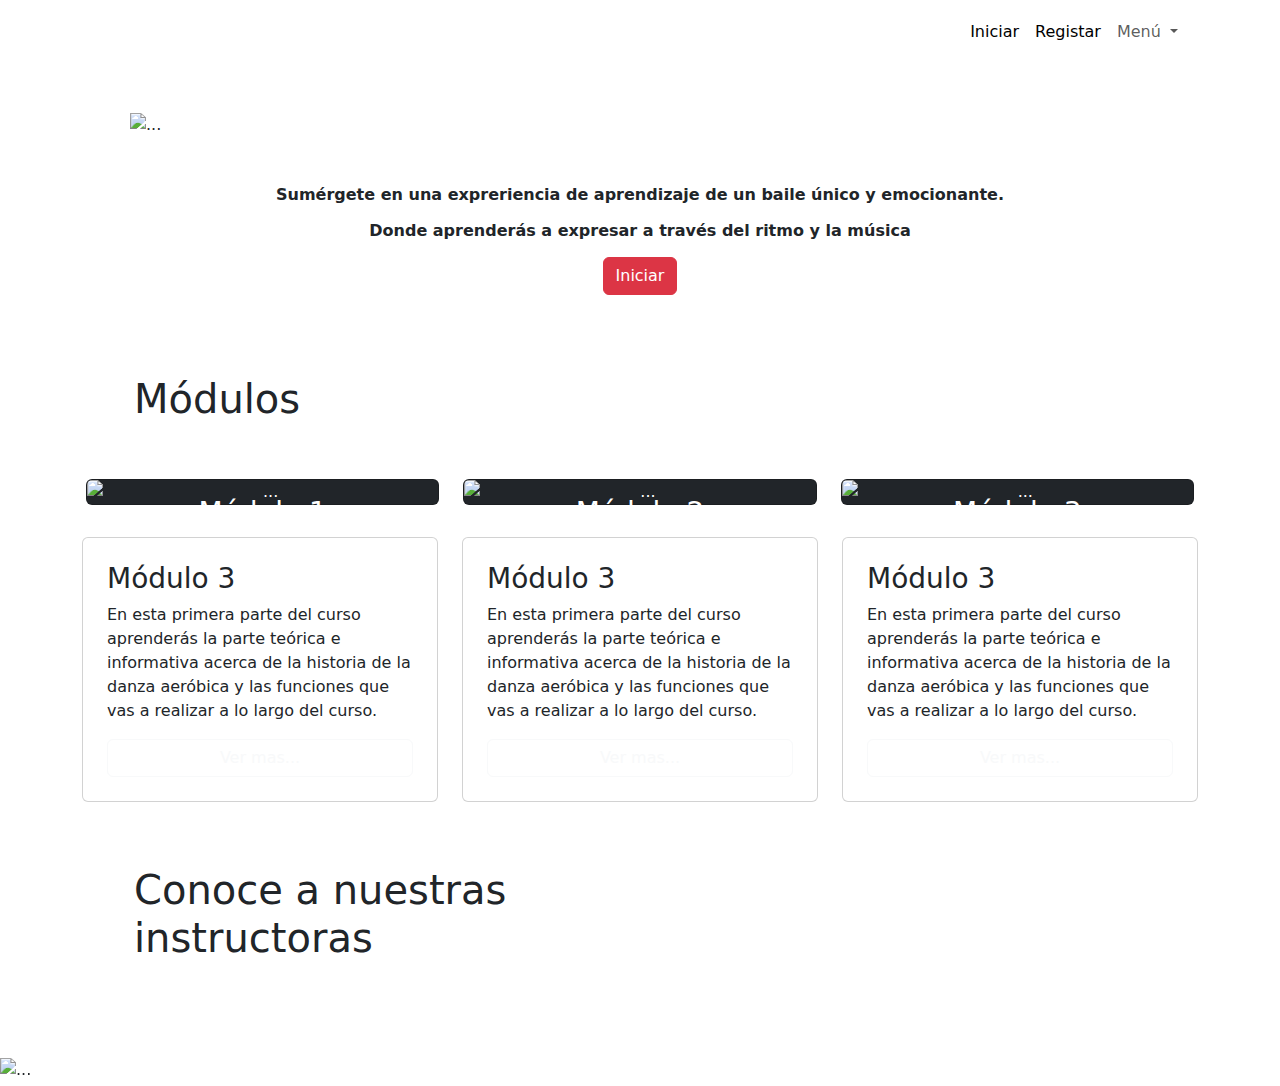
==== Proyecto -Bootstrap/index.html @ dfaf04b7 "corrección módulos" ====
<!DOCTYPE html>
<html lang="en">

<head>
  <meta charset="UTF-8">
  <meta name="viewport" content="width=device-width, initial-scale=1.0">
  <title>Document</title>
  <link rel="stylesheet" href="../css/style.css">
  <link href="https://cdn.jsdelivr.net/npm/bootstrap@5.3.3/dist/css/bootstrap.min.css" rel="stylesheet"
    integrity="sha384-QWTKZyjpPEjISv5WaRU9OFeRpok6YctnYmDr5pNlyT2bRjXh0JMhjY6hW+ALEwIH" crossorigin="anonymous">
</head>

<body>

  <div class="container">
    <!-- Se retira bg-body-tertiary -->
    <nav class="navbar navbar-expand-lg ">
      <div class="container-fluid">
        <img src="../Pages/Logo (1).png" class="w-15 p-4" alt="">
        <button class="navbar-toggler" type="button" data-bs-toggle="collapse" data-bs-target="#navbarSupportedContent"
          aria-controls="navbarSupportedContent" aria-expanded="false" aria-label="Toggle navigation">
          <span class="navbar-toggler-icon"></span>
        </button>
        <div class="collapse navbar-collapse" id="navbarSupportedContent">
          <ul class="navbar-nav ms-auto mb-2 mb-lg-0">
            <li class="nav-item">
              <a class="nav-link active" aria-current="page" href="#">Iniciar</a>
            </li>
            <li class="nav-item">
              <a class="nav-link active" aria-current="page" href="#">Registar</a>
            </li>
            <li class="nav-item dropdown">
              <a class="nav-link dropdown-toggle" href="#" role="button" data-bs-toggle="dropdown"
                aria-expanded="false">
                Menú
              </a>
              <ul class="dropdown-menu">
                <li><a class="dropdown-item" href="#">Niveles</a></li>
                <li><a class="dropdown-item" href="#">Servicios</a></li>
                <li><a class="dropdown-item" href="#">Contactos</a></li>
                <li><a class="dropdown-item" href="#">Tienda</a></li>
              </ul>
            </li>
          </ul>

        </div>
      </div>
    </nav>


    <div class="row">
      <div class="col-12">
        <div class="p-5">
          <!-- Incluir img-fluid para las imágenes -->
          <img class="img-fluid" src="../Pages/img 1_Mesa de trabajo 1.png" alt="...">
        </div>
      </div>
    </div>

    <div class="row">
      <div class="col-12 d-flex justify-content-center">

        <div class="d-flex align-items-end flex-column mb-3 text-center align-items-center">
          <b class="lh-sm">
            <p>Sumérgete en una expreriencia de aprendizaje de un baile único y emocionante.</p>
            <p class="lh-sm">Donde aprenderás a expresar a través del ritmo y la música</p>
          </b>
          <button type="button" class="btn btn-danger">Iniciar</button>
        </div>

      </div>
    </div>
  </div>


  <div class="container p-3">
    <div class="row">
      <div class="col-12">
        <div>
          <h1 class="tex p-5">Módulos</h1>
        </div>
      </div>
    </div>

    <div class="row">
      <div class="col-4">
        <div class="rounded-5">
          <div class="card text-bg-dark d-flex align-items-end flex-column mb-3 text-center align-items-center ">
            <img src="../Pages/tarjeta degradado.png" class="card-img" alt="...">
            <div class="card-img-overlay">
              <h3 class="card-title">Módulo 1</h3>
              <img class="card-img" src="../Pages/foto 3.png" alt="">
              <p class="card-text">En esta primera parte del curso aprenderás la parte teórica e informativa acerca de
                la historia de la danza aeróbica y las funciones que vas a realizar a lo largo del curso.</p>
              <button type="button" class="btn btn-outline-light">Ver mas...</button>
            </div>
          </div>
        </div>
      </div>

      <div class="col-4">
        <div>
          <div class="card text-bg-dark d-flex align-items-end flex-column mb-3 text-center align-items-center">
            <img src="../Pages/tarjeta degradado.png" class="card-img" alt="...">
            <div class="card-img-overlay">
              <h3 class="card-title">Módulo 2</h3>
              <img class="card-img" src="../Pages/foto1.png" alt="">
              <p class="card-text">Aca se inicia la parte práctica, en donde iniciarás con circuit Aerobics y los
                Bodystyling en donde mejorarás tu sistema cardiovascular.</p>
              <button type="button" class="btn btn-outline-light">Ver mas...</button>
            </div>
          </div>
        </div>
      </div>

      <div class="col-4">
        <div>
          <div class="card text-bg-dark d-flex align-items-end flex-column mb-3 text-center align-items-center">
            <img src="../Pages/tarjeta degradado.png" class="card-img" alt="...">
            <div class="card-img-overlay">
              <h3 class="card-title">Módulo 3</h3>
              <img class="card-img" src="../Pages/foto 2.png" alt="">
              <p class="card-text">En esta primera parte del curso aprenderás la parte teórica e informativa acerca de
                la historia de la danza aeróbica y las funciones que vas a realizar a lo largo del curso.</p>
              <button type="button" class="btn btn-outline-light">Ver mas...</button>
            </div>
          </div>
        </div>
      </div>
    </div>
  </div>


  <section>
    <div class="container">
      <div class="row">
        <div class="col-4">
          <div class="card p-4 gradient-card-img">
            <h3 class="card-title">Módulo 3</h3>
            <img class="card-img" src="../Pages/foto 2.png" alt="">
            <p class="card-text">En esta primera parte del curso aprenderás la parte teórica e informativa acerca de la
              historia de la danza aeróbica y las funciones que vas a realizar a lo largo del curso.</p>
            <button type="button" class="btn btn-outline-light">Ver mas...</button>
          </div>
        </div>
        <div class="col-4">
          <div class="card p-4 gradient-card-img">
            <h3 class="card-title">Módulo 3</h3>
            <img class="card-img" src="../Pages/foto 2.png" alt="">
            <p class="card-text">En esta primera parte del curso aprenderás la parte teórica e informativa acerca de la
              historia de la danza aeróbica y las funciones que vas a realizar a lo largo del curso.</p>
            <button type="button" class="btn btn-outline-light">Ver mas...</button>
          </div>
        </div>
        <div class="col-4">
          <div class="card p-4 gradient-card-img">
            <h3 class="card-title">Módulo 3</h3>
            <img class="card-img" src="../Pages/foto 2.png" alt="">
            <p class="card-text">En esta primera parte del curso aprenderás la parte teórica e informativa acerca de la
              historia de la danza aeróbica y las funciones que vas a realizar a lo largo del curso.</p>
            <button type="button" class="btn btn-outline-light">Ver mas...</button>
          </div>
        </div>
      </div>
    </div>
  </section>


  <div class="container p-3">

    <div class="w-50 fs-1">
      <h1 class="p-5 ">Conoce a nuestras instructoras</h1>
    </div>

    <div class="row">
      <div class="col-6">
        <div>
          <img src="../Pages/ins mila.png" class="w-50" alt="">
        </div>
      </div>

      <div class="col-6">
        <div>
          <img src="../Pages/ins Shopi.png" class="w-50" alt="">
        </div>
      </div>
    </div>
  </div>







  <div class="tienda">
    <div id="carouselExampleCaptions" class="carousel slide">
      <div class="carousel-indicators">
        <button type="button" data-bs-target="#carouselExampleCaptions" data-bs-slide-to="0" class="active"
          aria-current="true" aria-label="Slide 1"></button>
        <button type="button" data-bs-target="#carouselExampleCaptions" data-bs-slide-to="1"
          aria-label="Slide 2"></button>
        <button type="button" data-bs-target="#carouselExampleCaptions" data-bs-slide-to="2"
          aria-label="Slide 3"></button>
      </div>
      <div class="carousel-inner">
        <div class="carousel-item active">
          <img src="../Pages/ropa deportiva mujer.png" class="d-block w-50" alt="...">
          <div class="carousel-caption d-none d-md-block">
            <h5>Ropa deportiva mujer</h5>
            <p>Ideal para tus entrenamientos.</p>
          </div>
        </div>
        <div class="carousel-item">
          <img src="../Pages/ropa deportiva hombre.png" class="d-block w-25" alt="...">
          <div class="carousel-caption d-none d-md-block">
            <h5>Second slide label</h5>
            <p>Some representative placeholder content for the second slide.</p>
          </div>
        </div>
        <div class="carousel-item">
          <img src="../Pages/Balon1.png" class="d-block w-25" alt="...">
          <div class="carousel-caption d-none d-md-block">
            <h5>Third slide label</h5>
            <p>Some representative placeholder content for the third slide.</p>
          </div>
        </div>
      </div>
      <button class="carousel-control-prev" type="button" data-bs-target="#carouselExampleCaptions"
        data-bs-slide="prev">
        <span class="carousel-control-prev-icon" aria-hidden="true"></span>
        <span class="visually-hidden">Previous</span>
      </button>
      <button class="carousel-control-next" type="button" data-bs-target="#carouselExampleCaptions"
        data-bs-slide="next">
        <span class="carousel-control-next-icon" aria-hidden="true"></span>
        <span class="visually-hidden">Next</span>
      </button>
    </div>
  </div>

  <script src="https://cdn.jsdelivr.net/npm/bootstrap@5.3.3/dist/js/bootstrap.bundle.min.js"
    integrity="sha384-YvpcrYf0tY3lHB60NNkmXc5s9fDVZLESaAA55NDzOxhy9GkcIdslK1eN7N6jIeHz"
    crossorigin="anonymous"></script>
</body>

</html>
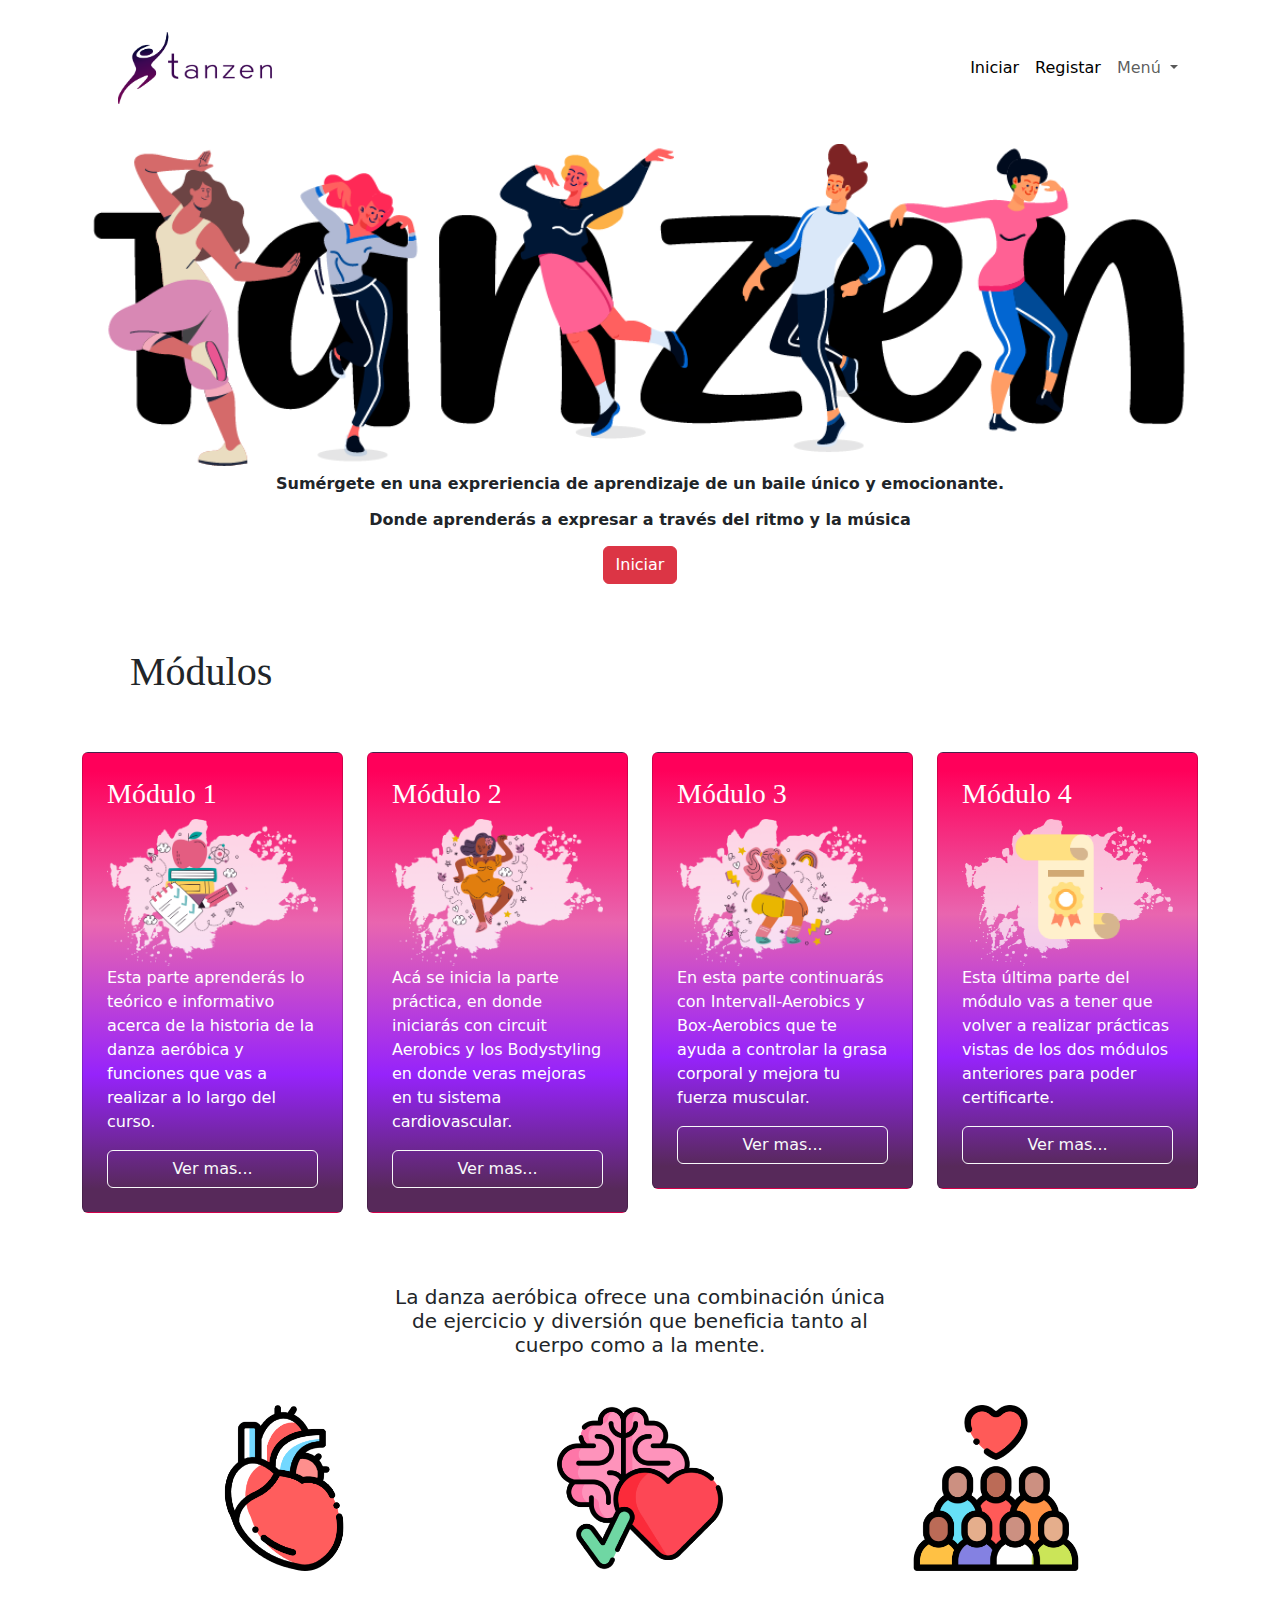
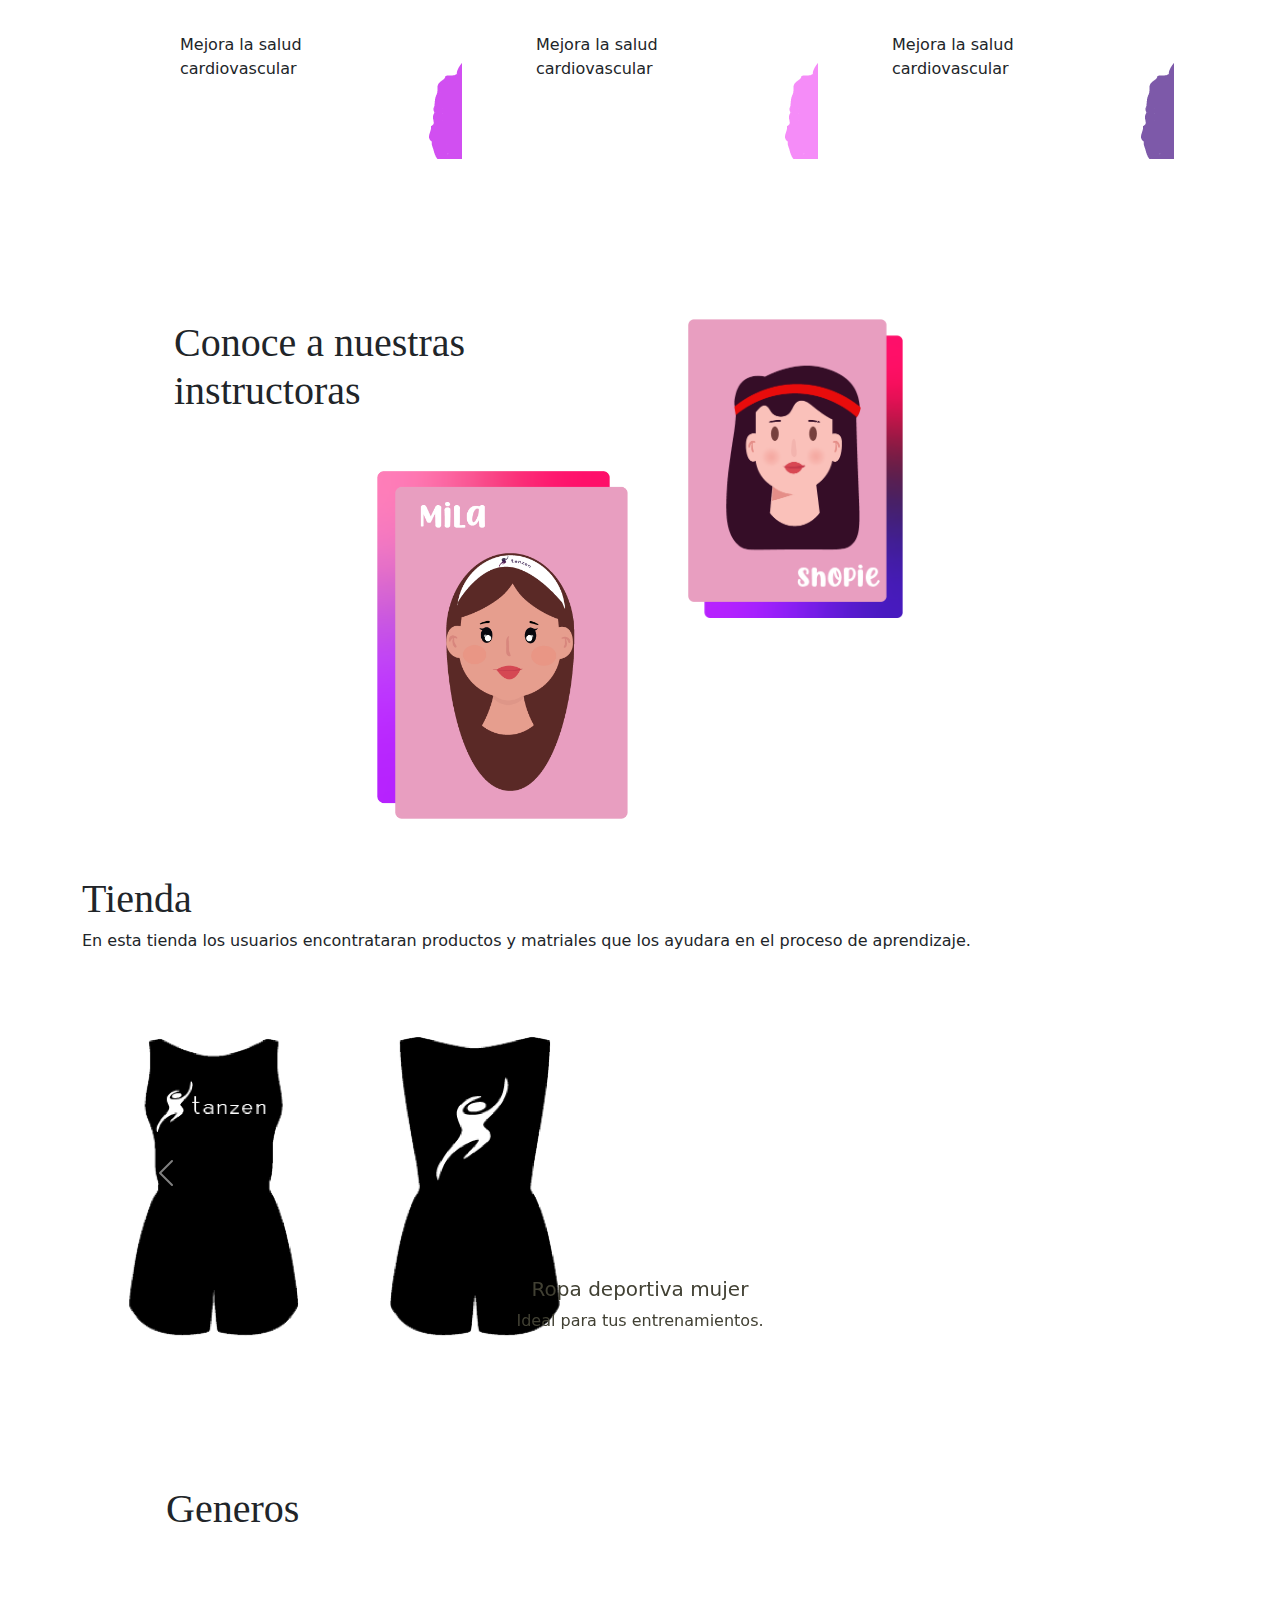
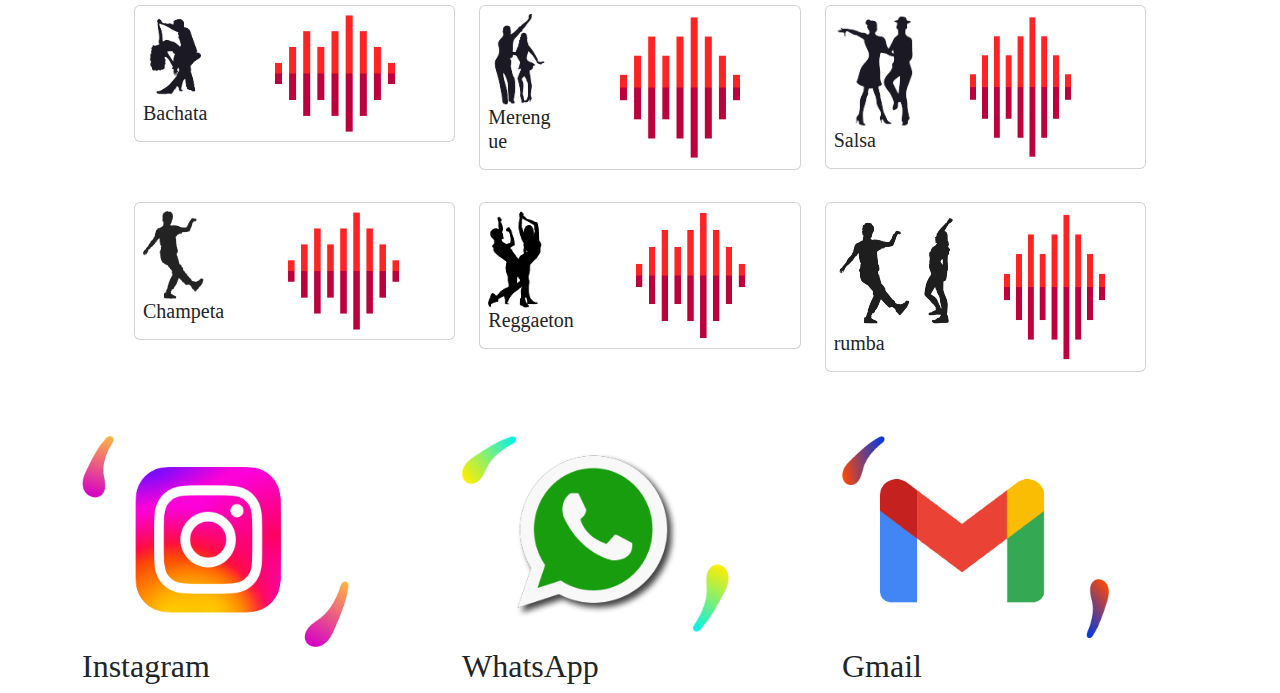
==== commit e0cea274: "pag" ====
--- a/Proyecto -Bootstrap/index.html
+++ b/Proyecto -Bootstrap/index.html
@@ -1,247 +1,367 @@
-<!DOCTYPE html>
-<html lang="en">
-
-<head>
-  <meta charset="UTF-8">
-  <meta name="viewport" content="width=device-width, initial-scale=1.0">
-  <title>Document</title>
-  <link rel="stylesheet" href="../css/style.css">
-  <link href="https://cdn.jsdelivr.net/npm/bootstrap@5.3.3/dist/css/bootstrap.min.css" rel="stylesheet"
-    integrity="sha384-QWTKZyjpPEjISv5WaRU9OFeRpok6YctnYmDr5pNlyT2bRjXh0JMhjY6hW+ALEwIH" crossorigin="anonymous">
-</head>
-
-<body>
-
-  <div class="container">
-    <!-- Se retira bg-body-tertiary -->
-    <nav class="navbar navbar-expand-lg ">
-      <div class="container-fluid">
-        <img src="../Pages/Logo (1).png" class="w-15 p-4" alt="">
-        <button class="navbar-toggler" type="button" data-bs-toggle="collapse" data-bs-target="#navbarSupportedContent"
-          aria-controls="navbarSupportedContent" aria-expanded="false" aria-label="Toggle navigation">
-          <span class="navbar-toggler-icon"></span>
-        </button>
-        <div class="collapse navbar-collapse" id="navbarSupportedContent">
-          <ul class="navbar-nav ms-auto mb-2 mb-lg-0">
-            <li class="nav-item">
-              <a class="nav-link active" aria-current="page" href="#">Iniciar</a>
-            </li>
-            <li class="nav-item">
-              <a class="nav-link active" aria-current="page" href="#">Registar</a>
-            </li>
-            <li class="nav-item dropdown">
-              <a class="nav-link dropdown-toggle" href="#" role="button" data-bs-toggle="dropdown"
-                aria-expanded="false">
-                Menú
-              </a>
-              <ul class="dropdown-menu">
-                <li><a class="dropdown-item" href="#">Niveles</a></li>
-                <li><a class="dropdown-item" href="#">Servicios</a></li>
-                <li><a class="dropdown-item" href="#">Contactos</a></li>
-                <li><a class="dropdown-item" href="#">Tienda</a></li>
-              </ul>
-            </li>
-          </ul>
-
-        </div>
-      </div>
-    </nav>
-
-
-    <div class="row">
-      <div class="col-12">
-        <div class="p-5">
-          <!-- Incluir img-fluid para las imágenes -->
-          <img class="img-fluid" src="../Pages/img 1_Mesa de trabajo 1.png" alt="...">
-        </div>
-      </div>
-    </div>
-
-    <div class="row">
-      <div class="col-12 d-flex justify-content-center">
-
-        <div class="d-flex align-items-end flex-column mb-3 text-center align-items-center">
-          <b class="lh-sm">
-            <p>Sumérgete en una expreriencia de aprendizaje de un baile único y emocionante.</p>
-            <p class="lh-sm">Donde aprenderás a expresar a través del ritmo y la música</p>
-          </b>
-          <button type="button" class="btn btn-danger">Iniciar</button>
-        </div>
-
-      </div>
-    </div>
-  </div>
-
-
-  <div class="container p-3">
-    <div class="row">
-      <div class="col-12">
-        <div>
-          <h1 class="tex p-5">Módulos</h1>
-        </div>
-      </div>
-    </div>
-
-    <div class="row">
-      <div class="col-4">
-        <div class="rounded-5">
-          <div class="card text-bg-dark d-flex align-items-end flex-column mb-3 text-center align-items-center ">
-            <img src="../Pages/tarjeta degradado.png" class="card-img" alt="...">
-            <div class="card-img-overlay">
-              <h3 class="card-title">Módulo 1</h3>
-              <img class="card-img" src="../Pages/foto 3.png" alt="">
-              <p class="card-text">En esta primera parte del curso aprenderás la parte teórica e informativa acerca de
-                la historia de la danza aeróbica y las funciones que vas a realizar a lo largo del curso.</p>
-              <button type="button" class="btn btn-outline-light">Ver mas...</button>
-            </div>
-          </div>
-        </div>
-      </div>
-
-      <div class="col-4">
-        <div>
-          <div class="card text-bg-dark d-flex align-items-end flex-column mb-3 text-center align-items-center">
-            <img src="../Pages/tarjeta degradado.png" class="card-img" alt="...">
-            <div class="card-img-overlay">
-              <h3 class="card-title">Módulo 2</h3>
-              <img class="card-img" src="../Pages/foto1.png" alt="">
-              <p class="card-text">Aca se inicia la parte práctica, en donde iniciarás con circuit Aerobics y los
-                Bodystyling en donde mejorarás tu sistema cardiovascular.</p>
-              <button type="button" class="btn btn-outline-light">Ver mas...</button>
-            </div>
-          </div>
-        </div>
-      </div>
-
-      <div class="col-4">
-        <div>
-          <div class="card text-bg-dark d-flex align-items-end flex-column mb-3 text-center align-items-center">
-            <img src="../Pages/tarjeta degradado.png" class="card-img" alt="...">
-            <div class="card-img-overlay">
-              <h3 class="card-title">Módulo 3</h3>
-              <img class="card-img" src="../Pages/foto 2.png" alt="">
-              <p class="card-text">En esta primera parte del curso aprenderás la parte teórica e informativa acerca de
-                la historia de la danza aeróbica y las funciones que vas a realizar a lo largo del curso.</p>
-              <button type="button" class="btn btn-outline-light">Ver mas...</button>
-            </div>
-          </div>
-        </div>
-      </div>
-    </div>
-  </div>
-
-
-  <section>
-    <div class="container">
-      <div class="row">
-        <div class="col-4">
-          <div class="card p-4 gradient-card-img">
-            <h3 class="card-title">Módulo 3</h3>
-            <img class="card-img" src="../Pages/foto 2.png" alt="">
-            <p class="card-text">En esta primera parte del curso aprenderás la parte teórica e informativa acerca de la
-              historia de la danza aeróbica y las funciones que vas a realizar a lo largo del curso.</p>
-            <button type="button" class="btn btn-outline-light">Ver mas...</button>
-          </div>
-        </div>
-        <div class="col-4">
-          <div class="card p-4 gradient-card-img">
-            <h3 class="card-title">Módulo 3</h3>
-            <img class="card-img" src="../Pages/foto 2.png" alt="">
-            <p class="card-text">En esta primera parte del curso aprenderás la parte teórica e informativa acerca de la
-              historia de la danza aeróbica y las funciones que vas a realizar a lo largo del curso.</p>
-            <button type="button" class="btn btn-outline-light">Ver mas...</button>
-          </div>
-        </div>
-        <div class="col-4">
-          <div class="card p-4 gradient-card-img">
-            <h3 class="card-title">Módulo 3</h3>
-            <img class="card-img" src="../Pages/foto 2.png" alt="">
-            <p class="card-text">En esta primera parte del curso aprenderás la parte teórica e informativa acerca de la
-              historia de la danza aeróbica y las funciones que vas a realizar a lo largo del curso.</p>
-            <button type="button" class="btn btn-outline-light">Ver mas...</button>
-          </div>
-        </div>
-      </div>
-    </div>
-  </section>
-
-
-  <div class="container p-3">
-
-    <div class="w-50 fs-1">
-      <h1 class="p-5 ">Conoce a nuestras instructoras</h1>
-    </div>
-
-    <div class="row">
-      <div class="col-6">
-        <div>
-          <img src="../Pages/ins mila.png" class="w-50" alt="">
-        </div>
-      </div>
-
-      <div class="col-6">
-        <div>
-          <img src="../Pages/ins Shopi.png" class="w-50" alt="">
-        </div>
-      </div>
-    </div>
-  </div>
-
-
-
-
-
-
-
-  <div class="tienda">
-    <div id="carouselExampleCaptions" class="carousel slide">
-      <div class="carousel-indicators">
-        <button type="button" data-bs-target="#carouselExampleCaptions" data-bs-slide-to="0" class="active"
-          aria-current="true" aria-label="Slide 1"></button>
-        <button type="button" data-bs-target="#carouselExampleCaptions" data-bs-slide-to="1"
-          aria-label="Slide 2"></button>
-        <button type="button" data-bs-target="#carouselExampleCaptions" data-bs-slide-to="2"
-          aria-label="Slide 3"></button>
-      </div>
-      <div class="carousel-inner">
-        <div class="carousel-item active">
-          <img src="../Pages/ropa deportiva mujer.png" class="d-block w-50" alt="...">
-          <div class="carousel-caption d-none d-md-block">
-            <h5>Ropa deportiva mujer</h5>
-            <p>Ideal para tus entrenamientos.</p>
-          </div>
-        </div>
-        <div class="carousel-item">
-          <img src="../Pages/ropa deportiva hombre.png" class="d-block w-25" alt="...">
-          <div class="carousel-caption d-none d-md-block">
-            <h5>Second slide label</h5>
-            <p>Some representative placeholder content for the second slide.</p>
-          </div>
-        </div>
-        <div class="carousel-item">
-          <img src="../Pages/Balon1.png" class="d-block w-25" alt="...">
-          <div class="carousel-caption d-none d-md-block">
-            <h5>Third slide label</h5>
-            <p>Some representative placeholder content for the third slide.</p>
-          </div>
-        </div>
-      </div>
-      <button class="carousel-control-prev" type="button" data-bs-target="#carouselExampleCaptions"
-        data-bs-slide="prev">
-        <span class="carousel-control-prev-icon" aria-hidden="true"></span>
-        <span class="visually-hidden">Previous</span>
-      </button>
-      <button class="carousel-control-next" type="button" data-bs-target="#carouselExampleCaptions"
-        data-bs-slide="next">
-        <span class="carousel-control-next-icon" aria-hidden="true"></span>
-        <span class="visually-hidden">Next</span>
-      </button>
-    </div>
-  </div>
-
-  <script src="https://cdn.jsdelivr.net/npm/bootstrap@5.3.3/dist/js/bootstrap.bundle.min.js"
-    integrity="sha384-YvpcrYf0tY3lHB60NNkmXc5s9fDVZLESaAA55NDzOxhy9GkcIdslK1eN7N6jIeHz"
-    crossorigin="anonymous"></script>
-</body>
-
+<!DOCTYPE html>
+<html lang="en">
+<head>
+    <meta charset="UTF-8">
+    <meta name="viewport" content="width=device-width, initial-scale=1.0">
+    <title>Document</title>
+    <link rel="stylesheet" href="./css/style.css">
+    <link href="https://cdn.jsdelivr.net/npm/bootstrap@5.3.3/dist/css/bootstrap.min.css" rel="stylesheet" integrity="sha384-QWTKZyjpPEjISv5WaRU9OFeRpok6YctnYmDr5pNlyT2bRjXh0JMhjY6hW+ALEwIH" crossorigin="anonymous">
+</head>
+<body>
+    
+    <div class="container">
+
+        <nav class="navbar navbar-expand-lg">
+            <div class="container-fluid">
+                <img src="./Sources/Logo (1).png" class="w-15 p-4" alt="">
+              <button class="navbar-toggler" type="button" data-bs-toggle="collapse" data-bs-target="#navbarSupportedContent" aria-controls="navbarSupportedContent" aria-expanded="false" aria-label="Toggle navigation">
+                <span class="navbar-toggler-icon"></span>
+              </button>
+              <div class="collapse navbar-collapse" id="navbarSupportedContent">
+                <ul class="navbar-nav ms-auto mb-2 mb-lg-0">
+                  <li class="nav-item">
+                    <a class="nav-link active" aria-current="page" href="#">Iniciar</a>
+                  </li>
+                  <li class="nav-item">
+                    <a class="nav-link active" aria-current="page" href="#">Registar</a>
+                  </li>
+                  <li class="nav-item dropdown">
+                    <a class="nav-link dropdown-toggle" href="#" role="button" data-bs-toggle="dropdown" aria-expanded="false">
+                      Menú  
+                    </a>
+                    <ul class="dropdown-menu">
+                      <li><a class="dropdown-item" href="#">Niveles</a></li>
+                      <li><a class="dropdown-item" href="#">Servicios</a></li>
+                      <li><a class="dropdown-item" href="#">Contactos</a></li>
+                      <li><a class="dropdown-item" href="#">Tienda</a></li>
+                    </ul>
+                  </li>
+                </ul>
+               
+              </div>
+            </div>
+          </nav>
+
+
+        <div class="row">
+            <div class="col-12">
+                <div class="p-2">
+                   <img src="./Sources/img 1_Mesa de trabajo 1.png" class="w-100 img-fluid" alt="..."> 
+                </div>
+            </div>
+        </div>
+
+        <div class="row">
+            <div class="col-12 d-flex justify-content-center">
+
+                <div class="d-flex align-items-end flex-column mb-3 text-center align-items-center">
+                    <b class="lh-sm"><p>Sumérgete en una expreriencia de aprendizaje de un baile único y emocionante.</p>
+                    <p class="lh-sm">Donde aprenderás a expresar a través del ritmo y la música</p></b>
+                    <button type="button" class="btn btn-danger">Iniciar</button>
+                </div>
+            
+            </div>
+        </div>
+    </div>
+
+
+    <div class="container">
+        <div class="row">
+            <div class="col-12">
+                <div>
+                    <h1 class="tex p-5">Módulos</h1>
+                </div>
+            </div>
+        </div>
+
+        <div class="row">
+          
+          <div class="col-3">
+            <div class="card p-4 gradient-card text-bg-dark">
+              <h3 class="card-title">Módulo 1</h3>
+              <img class="card-img" src="./Sources/foto 3.png" alt="">
+              <p class="card-text">Esta parte aprenderás lo teórico e informativo acerca de la historia de la danza aeróbica y funciones que vas a realizar a lo largo del curso.</p>
+              <button type="button" class="btn btn-outline-light">Ver mas...</button>
+            </div>
+          </div>
+
+          <div class="col-3">
+            <div class="card p-4 gradient-card text-bg-dark">
+              <h3 class="card-title">Módulo 2</h3>
+              <img class="card-img" src="./Sources/foto 2.png" alt="">
+              <p class="card-text"> Acá se inicia la parte práctica, en donde iniciarás con circuit Aerobics y los Bodystyling en donde veras mejoras en tu sistema cardiovascular.</p>
+              <button type="button" class="btn btn-outline-light">Ver mas...</button>
+            </div>
+          </div>
+            
+            <div class="col-3">
+              <div class="card p-4 gradient-card text-bg-dark">
+                <h3 class="card-title">Módulo 3</h3>
+                <img class="card-img" src="./Sources/foto1.png" alt="">
+                <p class="card-text">En esta parte continuarás con Intervall-Aerobics y Box-Aerobics
+                 que te ayuda a controlar la grasa corporal y mejora tu fuerza muscular.</p>
+                <button type="button" class="btn btn-outline-light">Ver mas...</button>
+              </div>
+          </div>
+
+          <div class="col-3">
+            <div class="card p-4 gradient-card text-bg-dark">
+              <h3 class="card-title">Módulo 4</h3>
+              <img class="card-img" src="./Sources/sertificado.png" alt="">
+              <p class="card-text">Esta última parte del módulo vas a tener que volver a realizar prácticas vistas de los dos módulos anteriores para poder certificarte.</p>
+              <button type="button" class="btn btn-outline-light">Ver mas...</button>
+            </div>
+          </div> 
+       </div>
+    </div>
+
+    
+    <div class="container p-5">
+      <div class="row"> 
+        <div class="col-12 d-flex align-items-end flex-column mb-3 text-center align-items-center p-4">
+          <div class="w-50">
+            <h5>La danza aeróbica ofrece una combinación única de ejercicio y diversión que beneficia tanto al cuerpo como a la mente.</h5>
+          </div>
+        </div>
+        
+        <div class="col-4">
+          <div class="d-flex justify-content-center">
+            <img src="./Sources/corazon.png" class="w-50" alt="">
+          </div>
+        </div>
+
+        <div class="col-4">
+          <div class="d-flex justify-content-center">
+            <img src="./Sources/mente.png" class="w-50" alt="">
+          </div>
+        </div>
+
+        <div class="col-4">
+          <div class="d-flex justify-content-center">
+            <img src="./Sources/familia.png" class="w-50" alt="">
+          </div>
+        </div>
+      </div>
+
+      <div class="row">
+
+        <div class="col-4 fondo1">
+          <div style="padding: 62px;">
+            <p>Mejora la salud cardiovascular</p>
+          </div>
+        </div>
+
+        <div class="col-4 fondo2">
+          <div style="padding: 62px;">
+            <p>Mejora la salud cardiovascular</p>
+          </div>
+        </div>
+
+        <div class="col-4 fondo3">
+          <div style="padding: 62px;">
+            <p>Mejora la salud cardiovascular</p>
+          </div>
+        </div>
+
+      </div>
+    </div>
+
+    <div class="container p-5">
+      <div class="p-1"></div>
+
+        <div class="row p-2">
+
+          <div class="col-6">
+              <div class="w-100">
+                  <h1 class="p-5">Conoce a nuestras instructoras</h1>
+                  <div class=" d-flex justify-content-md-end">
+                    <img src="./Sources/ins mila.png" class="w-50" alt="">
+                  </div>
+                  
+              </div>
+          </div>
+
+            <div class="col-6 d-flex p-5">
+                <div class="w-100">
+                    <img src="./Sources/ins Shopi.png" class="w-50 d-flex" alt="">
+                </div>
+            </div>
+
+        </div>
+    </div>
+
+
+
+  <div class="container">
+
+    <h1>Tienda</h1>
+    <h6>En esta tienda los usuarios encontrataran productos y matriales que los ayudara en el proceso de aprendizaje.</h6>
+  
+    <div class="tienda">
+        <div id="carouselExampleCaptions" class="carousel slide">
+            <div class="carousel-indicators">
+              <button type="button" data-bs-target="#carouselExampleCaptions" data-bs-slide-to="0" class="active" aria-current="true" aria-label="Slide 1"></button>
+              <button type="button" data-bs-target="#carouselExampleCaptions" data-bs-slide-to="1" aria-label="Slide 2"></button>
+              <button type="button" data-bs-target="#carouselExampleCaptions" data-bs-slide-to="2" aria-label="Slide 3"></button>
+            </div>
+            <div class="carousel-inner">
+              <div class="carousel-item active">
+                <img src="./Sources/ropa deportiva mujer.png" class="d-block w-50" alt="...">
+                <div class="carousel-caption d-none d-md-block">
+                  <h5 class="c-black">Ropa deportiva mujer</h5>
+                  <p class="c-black">Ideal para tus entrenamientos.</p>
+                </div>
+              </div>
+              <div class="carousel-item">
+                <img src="./Sources/ropa deportiva hombre.png" class="d-block w-25" alt="...">
+                <div class="carousel-caption d-none d-md-block">
+                  <h5 class="c-black">Ropa deportiva hombre</h5>
+                  <p class="c-black">bkj</p>
+                </div>
+              </div>
+              <div class="carousel-item">
+                <img src="./Sources/Balon1.png" class="d-block w-25" alt="...">
+                <div class="carousel-caption d-none d-md-block">
+                  <h5 class="c-black">Third slide label</h5>
+                  <p class="c-black">Some representative placeholder content for the third slide.</p>
+                </div>
+              </div>
+            </div>
+            <button class="carousel-control-prev" type="button" data-bs-target="#carouselExampleCaptions" data-bs-slide="prev">
+              <span class="carousel-control-prev-icon" aria-hidden="true"></span>
+              <span class="visually-hidden">Previous</span>
+            </button>
+            <button class="carousel-control-next" type="button" data-bs-target="#carouselExampleCaptions" data-bs-slide="next">
+              <span class="carousel-control-next-icon" aria-hidden="true"></span>
+              <span class="visually-hidden">Next</span>
+            </button>
+          </div>
+    </div>
+  </div>
+
+  
+
+  <div class="container p-5">
+
+    <h1 class="p-5">Generos</h1>
+
+    <div class="row p-3">
+      <div class="col-4">
+          <div class="card whit d-flex flex-row ">
+            <div class=" p-2">
+              <img src="./Sources/Bachata.png" class="card-img w-100" alt="...">
+              <h5 class="h">Bachata</h5>
+            </div>
+            <div class=" d-flex justify-content-center">
+              <img src="./Sources/ondas-de-radio.png" class="card-img w-50" alt="">
+            </div>
+          </div>
+      </div>
+
+
+      <div class="col-4">
+        <div class="card whit d-flex flex-row">
+          <div class="p-2 w-25">
+            <img src="./Sources/merengue.png" class="card-img w-100" alt="...">
+            <h5 class="h">Merengue</h5>
+          </div>
+          <div class=" d-flex justify-content-center">
+            <img src="./Sources/ondas-de-radio.png" class="card-img w-50" alt="">
+          </div>
+        </div>
+      </div>
+
+
+      <div class="col-4">
+        <div class="card whit d-flex flex-row ">
+          <div class="p-2 w-33">
+            <img src="./Sources/salsa.png" class="card-img w-100" alt="...">
+            <h5 class="h">Salsa</h5>
+          </div>
+          <div class=" d-flex justify-content-center w-50">
+            <img src="./Sources/ondas-de-radio.png" class="card-img w-63" alt="">
+          </div>
+        </div>
+      </div>
+
+    </div>
+
+    <div class="row p-3">
+
+      <div class="col-4">
+          <div class="card whit d-flex flex-row ">
+            <div class=" p-2">
+              <img src="./Sources/champeta.png" class="card-img w-75" alt="...">
+              <h5 class="h">Champeta</h5>
+            </div>
+            <div class=" d-flex justify-content-center">
+              <img src="./Sources/ondas-de-radio.png" class="card-img w-50" alt="">
+            </div>
+          </div>
+      </div>
+
+      <div class="col-4">
+        <div class="card whit d-flex flex-row ">
+          <div class=" p-2">
+            <img src="./Sources/regeton.png" class="card-img w-63" alt="...">
+            <h5 class="h">Reggaeton</h5>
+          </div>
+          <div class=" d-flex justify-content-center">
+            <img src="./Sources/ondas-de-radio.png" class="card-img w-50" alt="">
+          </div>
+        </div>
+    </div>
+
+      <div class="col-4">
+        <div class="card whit d-flex flex-row ">
+          <div class="p-2 ">
+            <img src="./Sources/rumba.png" class="card-img w-100" alt="...">
+            <h5 class="h">rumba</h5>
+          </div>
+          <div class=" d-flex justify-content-center w-50">
+            <img src="./Sources/ondas-de-radio.png" class="card-img w-63" alt="">
+          </div>
+        </div>
+      </div>
+
+    </div>
+  </div>
+
+ 
+  <footer>
+    <div class="container">
+      <div class="row">
+        <div class="col-4">
+            <img src="./Sources/insta.png" class="w-75" alt="">
+        </div>
+
+        <div class="col-4">
+          <img src="./Sources/wap.png" class="w-75" alt="">
+        </div>
+
+        <div class="col-4">
+            <img src="./Sources/email.png" class="w-75" alt="">
+        </div>
+      </div>
+
+      <div class="row">
+        <div class="col-4">
+            <h2 class="h">Instagram</h2>
+        </div>
+
+        <div class="col-4">
+          <h2 class="h">WhatsApp</h2>
+        </div>
+
+        <div class="col-4">
+            <h2 class="h">Gmail</h2>
+        </div>
+      </div>
+
+    </div>
+  </footer>
+  
+
+    <script src="https://cdn.jsdelivr.net/npm/bootstrap@5.3.3/dist/js/bootstrap.bundle.min.js" integrity="sha384-YvpcrYf0tY3lHB60NNkmXc5s9fDVZLESaAA55NDzOxhy9GkcIdslK1eN7N6jIeHz" crossorigin="anonymous"></script>
+</body>
 </html>--- a/Proyecto -Bootstrap/css/style.css
+++ b/Proyecto -Bootstrap/css/style.css
@@ -0,0 +1,74 @@
+body{
+    background-color: #F5F0F1;
+}
+
+@font-face {
+    font-family: "CHICKEN PIE";
+    src: url(./Sources/CHICKEN\ Pie.otf);
+    font-weight: normal;
+    font-style: normal;
+}
+
+h1{
+    font-family: "CHICKEN PIE";
+    font-weight: normal;
+}
+
+h3{
+    font-family: "CHICKEN PIE";
+    font-weight: normal;
+}
+
+.h{
+    font-family: "CHICKEN PIE";
+    font-weight: normal;
+}
+
+.w-15{
+    width: 19% !important;
+}
+
+.whit{
+    background-color: white;
+}
+
+.card{
+    width: 100%;
+    height: 1000px;
+}
+
+.gradient-card {
+    background: rgb(255,0,90);
+background: linear-gradient(180deg, rgba(255,0,90,1) 4%, rgba(233,101,175,1) 37%, rgba(150,35,251,1) 70%, rgba(87,41,90,1) 95%);
+}
+
+.c-black{
+    color: rgb(65, 64, 51);
+}
+
+.w-63{
+    width: 63% !important;
+}
+
+.w-33{
+    width: 36%;
+}
+
+.fondo1{
+    background-image: url(../Sources/mancha1.png);
+    background-repeat: no-repeat;
+}
+
+.fondo2{
+    background-image: url(../Sources/mancha2.png);
+    background-repeat: no-repeat;
+}
+
+.fondo3{
+    background-image: url(../Sources/mancha3.png);
+    background-repeat: no-repeat;
+}
+/* .gradient-card-img {
+    background-image: url("../Pages/tarjeta degradado.png");
+    background-size: cover;
+} */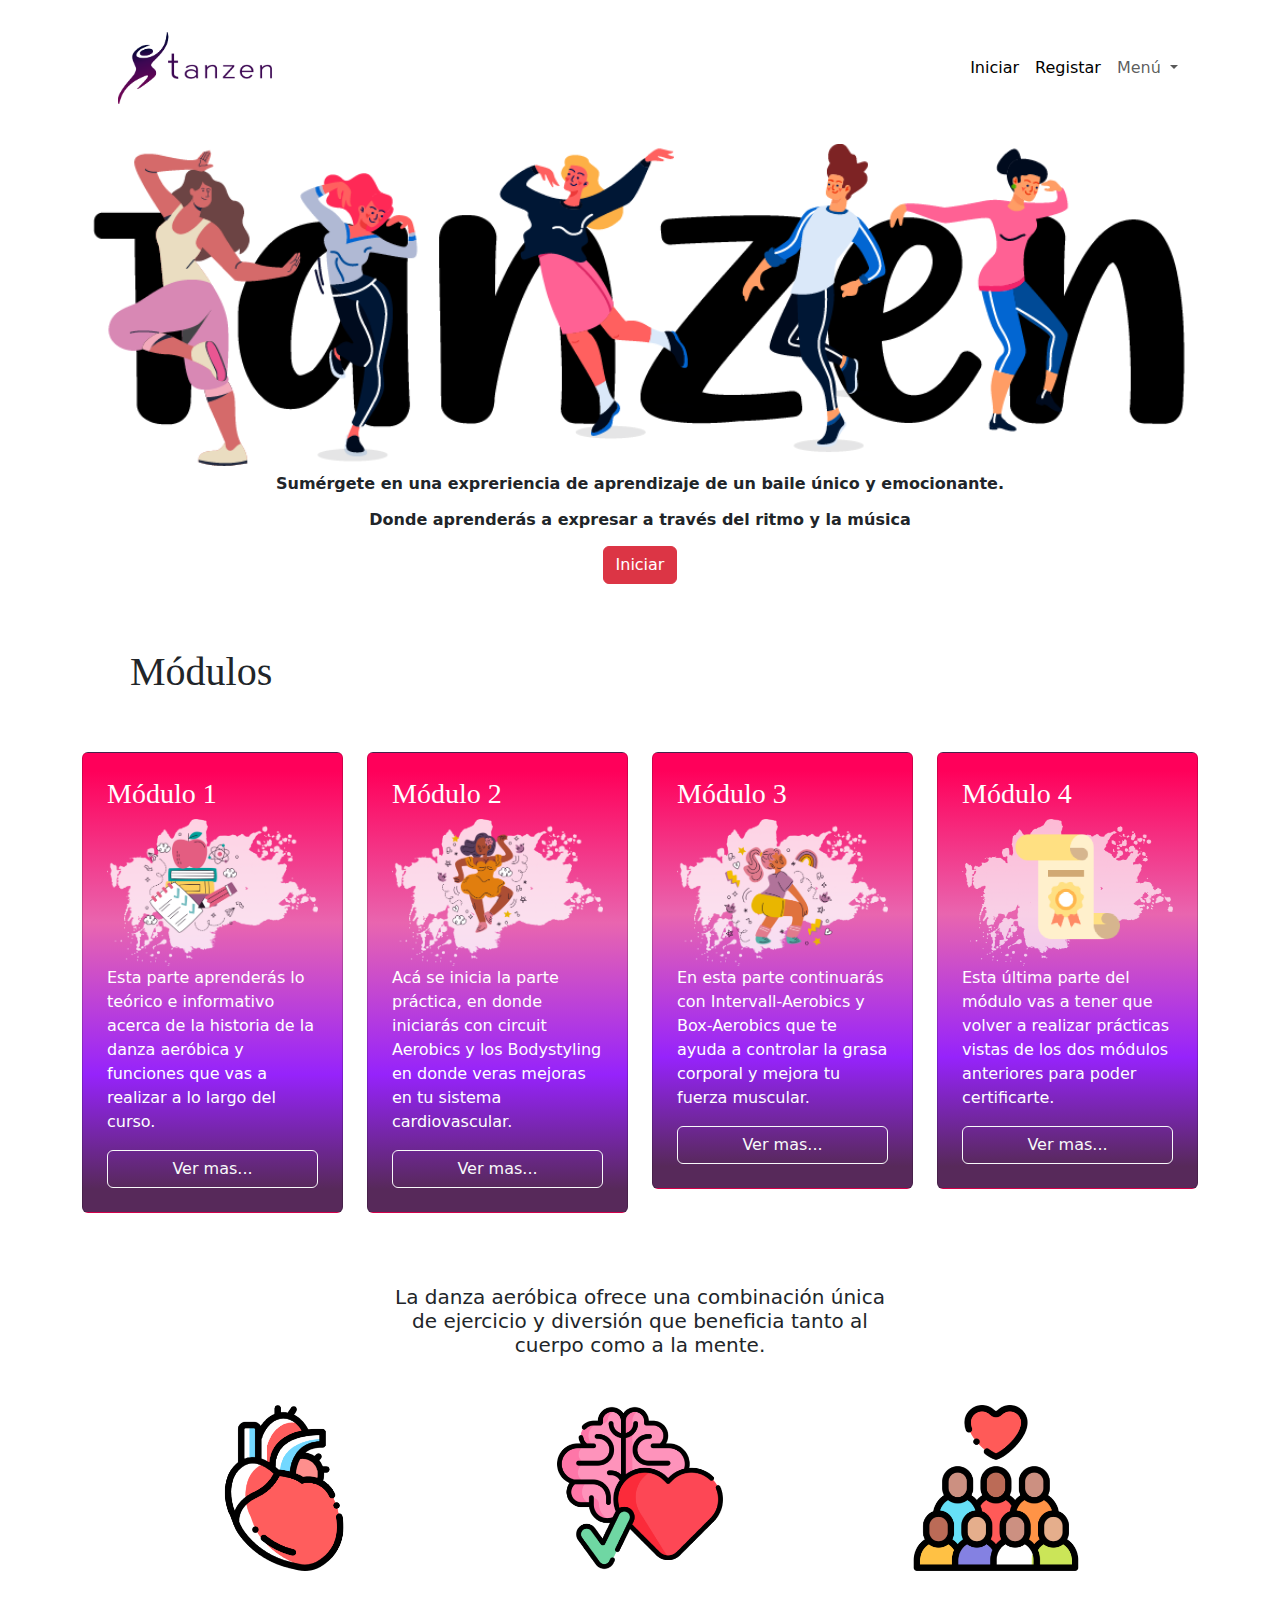
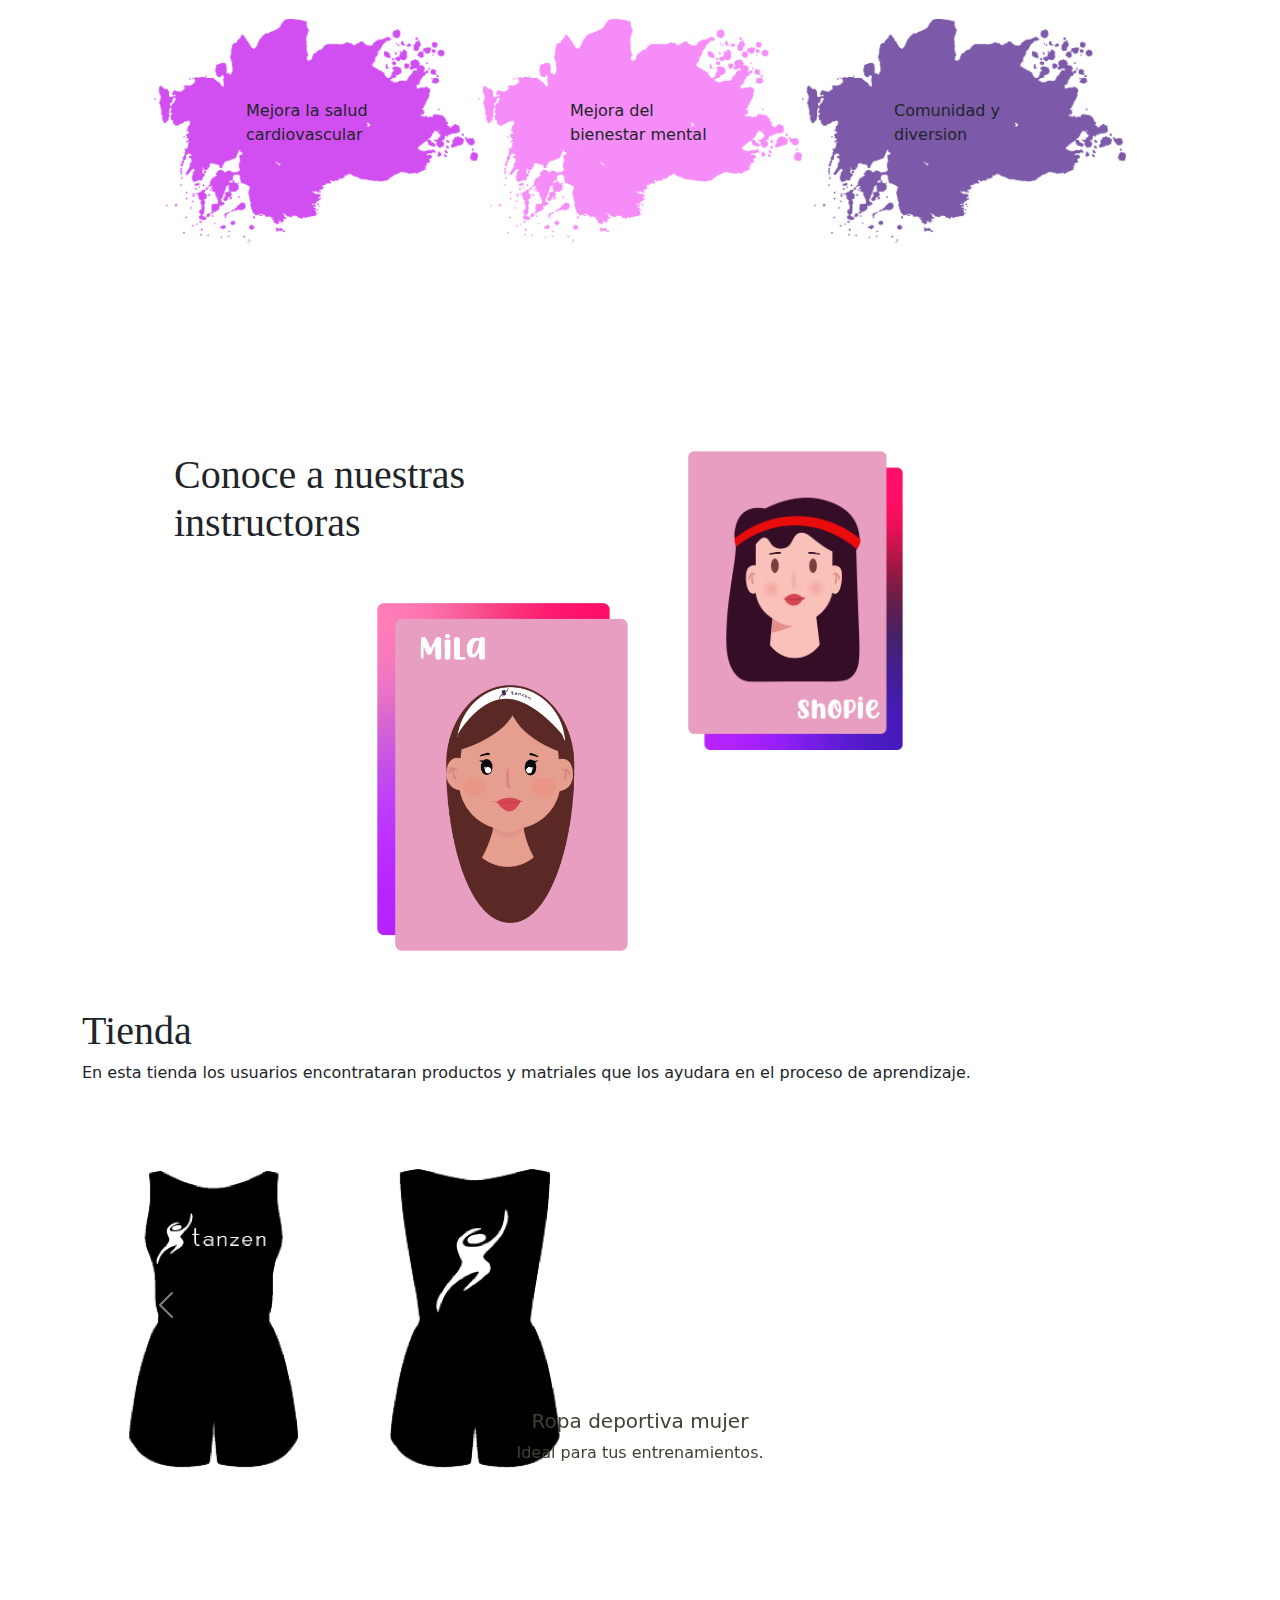
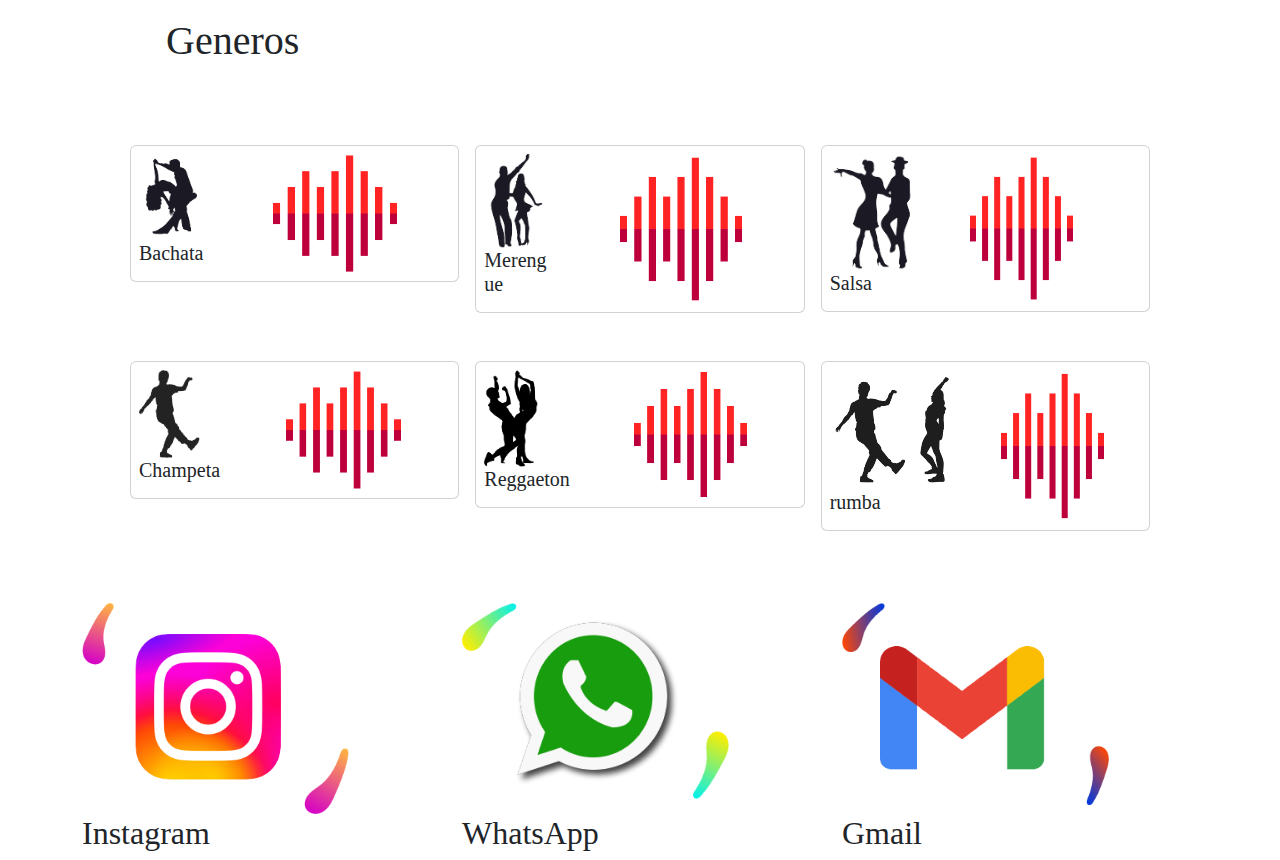
==== commit 8c2481d3: "Terminada" ====
--- a/Proyecto -Bootstrap/index.html
+++ b/Proyecto -Bootstrap/index.html
@@ -20,10 +20,10 @@
               <div class="collapse navbar-collapse" id="navbarSupportedContent">
                 <ul class="navbar-nav ms-auto mb-2 mb-lg-0">
                   <li class="nav-item">
-                    <a class="nav-link active" aria-current="page" href="#">Iniciar</a>
+                    <a class="nav-link active" aria-current="page" href="./Pages/login.html">Iniciar</a>
                   </li>
                   <li class="nav-item">
-                    <a class="nav-link active" aria-current="page" href="#">Registar</a>
+                    <a class="nav-link active" aria-current="page" href="./Pages/registro.html">Registar</a>
                   </li>
                   <li class="nav-item dropdown">
                     <a class="nav-link dropdown-toggle" href="#" role="button" data-bs-toggle="dropdown" aria-expanded="false">
@@ -57,7 +57,7 @@
                 <div class="d-flex align-items-end flex-column mb-3 text-center align-items-center">
                     <b class="lh-sm"><p>Sumérgete en una expreriencia de aprendizaje de un baile único y emocionante.</p>
                     <p class="lh-sm">Donde aprenderás a expresar a través del ritmo y la música</p></b>
-                    <button type="button" class="btn btn-danger">Iniciar</button>
+                    <a href="./Pages/login.html"><button type="button" class="btn btn-danger">Iniciar</button></a>
                 </div>
             
             </div>
@@ -65,7 +65,7 @@
     </div>
 
 
-    <div class="container">
+    <div class="container cart">
         <div class="row">
             <div class="col-12">
                 <div>
@@ -76,7 +76,7 @@
 
         <div class="row">
           
-          <div class="col-3">
+          <div class="col-sm-3">
             <div class="card p-4 gradient-card text-bg-dark">
               <h3 class="card-title">Módulo 1</h3>
               <img class="card-img" src="./Sources/foto 3.png" alt="">
@@ -85,7 +85,7 @@
             </div>
           </div>
 
-          <div class="col-3">
+          <div class="col-sm-3">
             <div class="card p-4 gradient-card text-bg-dark">
               <h3 class="card-title">Módulo 2</h3>
               <img class="card-img" src="./Sources/foto 2.png" alt="">
@@ -94,7 +94,7 @@
             </div>
           </div>
             
-            <div class="col-3">
+            <div class="col-md-3">
               <div class="card p-4 gradient-card text-bg-dark">
                 <h3 class="card-title">Módulo 3</h3>
                 <img class="card-img" src="./Sources/foto1.png" alt="">
@@ -104,7 +104,7 @@
               </div>
           </div>
 
-          <div class="col-3">
+          <div class="col-md-3">
             <div class="card p-4 gradient-card text-bg-dark">
               <h3 class="card-title">Módulo 4</h3>
               <img class="card-img" src="./Sources/sertificado.png" alt="">
@@ -143,26 +143,26 @@
         </div>
       </div>
 
-      <div class="row">
+      <div class="row p-5">
 
         <div class="col-4 fondo1">
-          <div style="padding: 62px;">
+          <div style="padding: 80px;">
             <p>Mejora la salud cardiovascular</p>
           </div>
         </div>
 
         <div class="col-4 fondo2">
-          <div style="padding: 62px;">
-            <p>Mejora la salud cardiovascular</p>
+          <div style="padding: 80px;">
+            <p>Mejora del bienestar mental</p>
           </div>
         </div>
 
         <div class="col-4 fondo3">
-          <div style="padding: 62px;">
-            <p>Mejora la salud cardiovascular</p>
-          </div>
-        </div>
-
+          <div style="padding: 80px;">
+            <p>Comunidad y diversion</p>
+          </div>
+        </div>
+        
       </div>
     </div>
 
@@ -246,7 +246,7 @@
     <h1 class="p-5">Generos</h1>
 
     <div class="row p-3">
-      <div class="col-4">
+      <div class="col-md-4 p-2">
           <div class="card whit d-flex flex-row ">
             <div class=" p-2">
               <img src="./Sources/Bachata.png" class="card-img w-100" alt="...">
@@ -259,7 +259,7 @@
       </div>
 
 
-      <div class="col-4">
+      <div class="col-md-4 p-2">
         <div class="card whit d-flex flex-row">
           <div class="p-2 w-25">
             <img src="./Sources/merengue.png" class="card-img w-100" alt="...">
@@ -272,7 +272,7 @@
       </div>
 
 
-      <div class="col-4">
+      <div class="col-md-4 p-2">
         <div class="card whit d-flex flex-row ">
           <div class="p-2 w-33">
             <img src="./Sources/salsa.png" class="card-img w-100" alt="...">
@@ -288,7 +288,7 @@
 
     <div class="row p-3">
 
-      <div class="col-4">
+      <div class="col-md-4 p-2">
           <div class="card whit d-flex flex-row ">
             <div class=" p-2">
               <img src="./Sources/champeta.png" class="card-img w-75" alt="...">
@@ -300,7 +300,7 @@
           </div>
       </div>
 
-      <div class="col-4">
+      <div class="col-md-4 p-2">
         <div class="card whit d-flex flex-row ">
           <div class=" p-2">
             <img src="./Sources/regeton.png" class="card-img w-63" alt="...">
@@ -312,7 +312,7 @@
         </div>
     </div>
 
-      <div class="col-4">
+      <div class="col-md-4 p-2">
         <div class="card whit d-flex flex-row ">
           <div class="p-2 ">
             <img src="./Sources/rumba.png" class="card-img w-100" alt="...">
--- a/Proyecto -Bootstrap/css/style.css
+++ b/Proyecto -Bootstrap/css/style.css
@@ -57,16 +57,22 @@
 .fondo1{
     background-image: url(../Sources/mancha1.png);
     background-repeat: no-repeat;
+    background-size: cover;
+    background-position: center;
 }
 
 .fondo2{
     background-image: url(../Sources/mancha2.png);
     background-repeat: no-repeat;
+    background-size: cover;
+    background-position: center;
 }
 
 .fondo3{
     background-image: url(../Sources/mancha3.png);
     background-repeat: no-repeat;
+    background-size: cover;
+    background-position: center;
 }
 /* .gradient-card-img {
     background-image: url("../Pages/tarjeta degradado.png");
